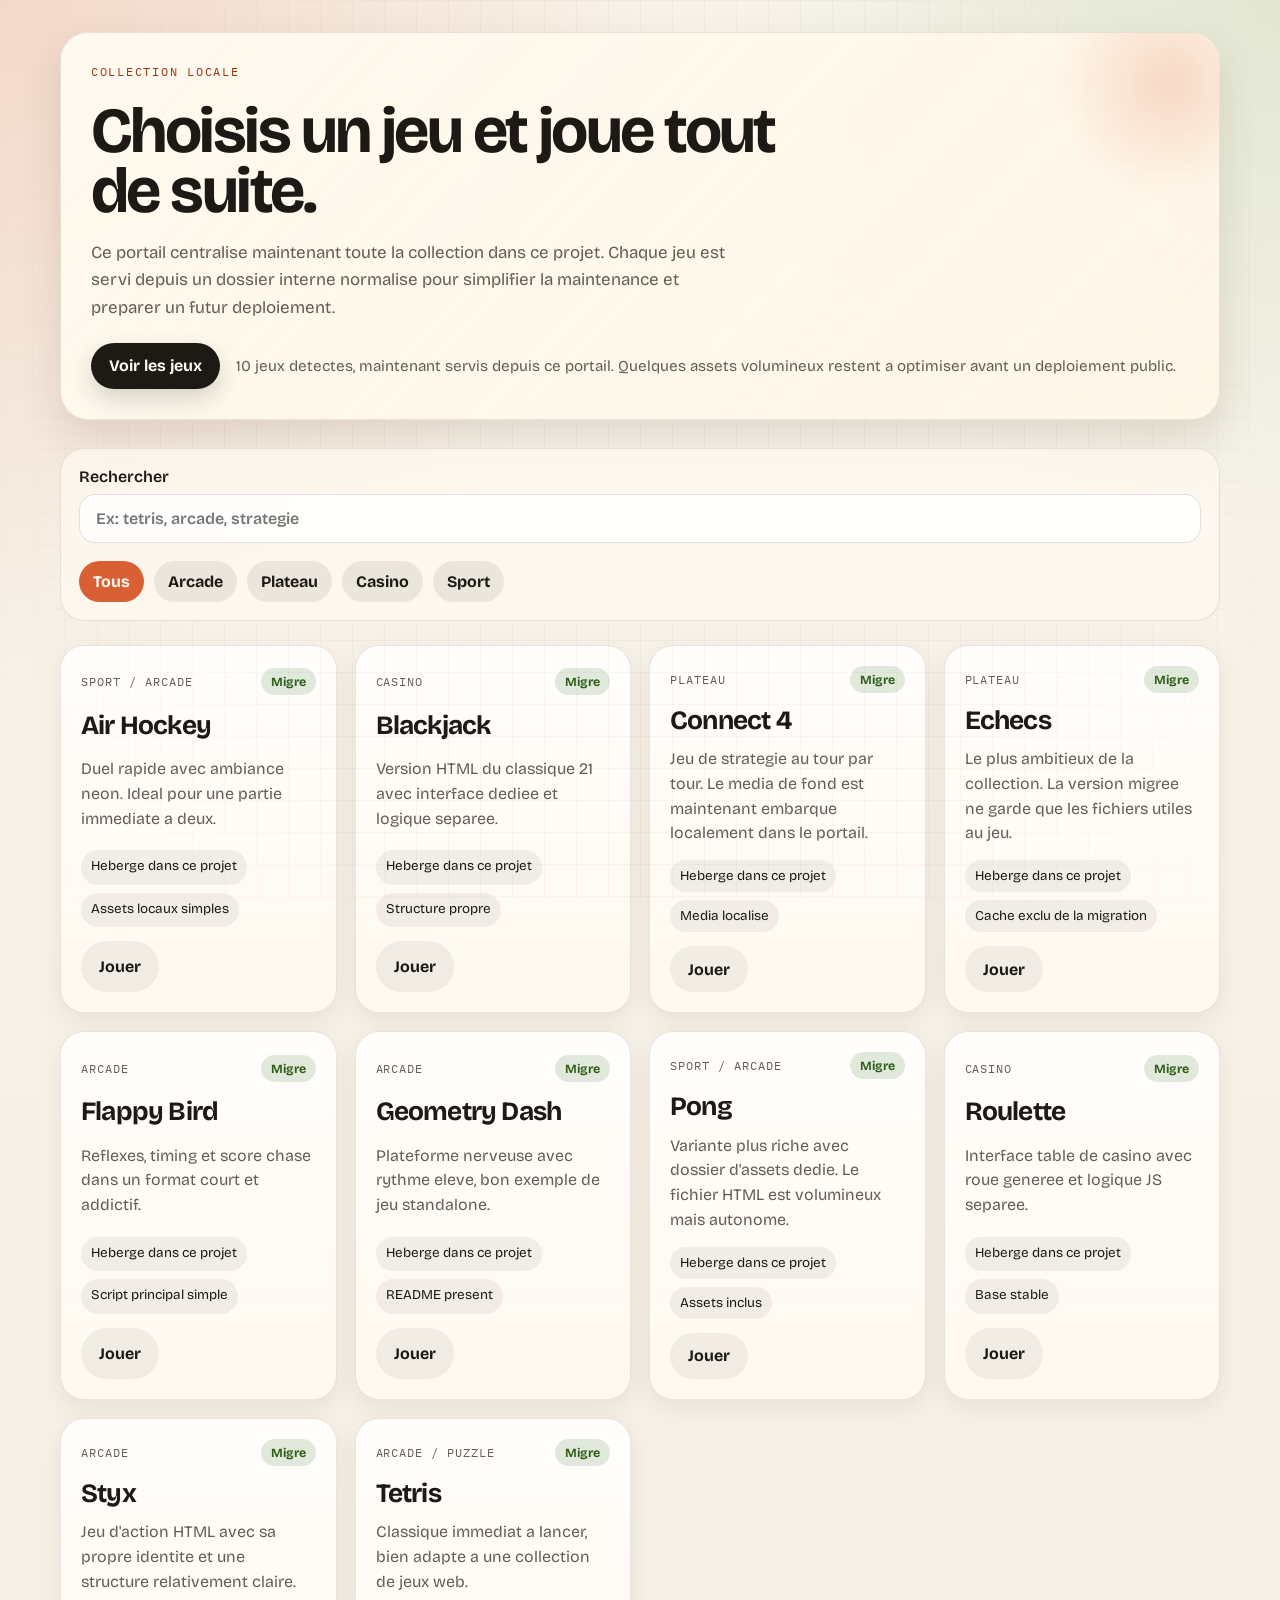
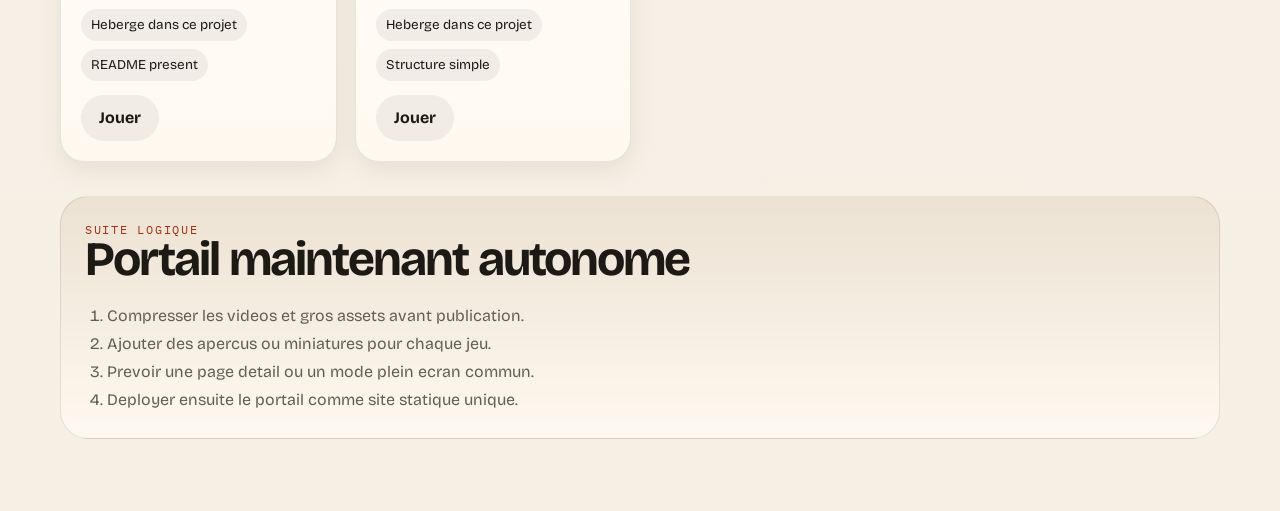
==== index.html @ c13ef100 "Initial portal and game migration" ====
<!DOCTYPE html>
<html lang="fr">
  <head>
    <meta charset="UTF-8" />
    <meta name="viewport" content="width=device-width, initial-scale=1.0" />
    <title>Portail de jeu</title>
    <meta
      name="description"
      content="Un portail pour parcourir et lancer les jeux HTML du projet."
    />
    <link rel="preconnect" href="https://fonts.googleapis.com" />
    <link rel="preconnect" href="https://fonts.gstatic.com" crossorigin />
    <link
      href="https://fonts.googleapis.com/css2?family=Bricolage+Grotesque:wght@400;500;700;800&family=IBM+Plex+Mono:wght@400;500&display=swap"
      rel="stylesheet"
    />
    <link rel="stylesheet" href="styles.css" />
    <script src="script.js" defer></script>
  </head>
  <body>
    <div class="page-shell">
      <header class="hero">
        <p class="eyebrow">Collection locale</p>
        <div class="hero-copy">
          <h1>Choisis un jeu et joue tout de suite.</h1>
          <p class="hero-text">
            Ce portail centralise maintenant toute la collection dans ce
            projet. Chaque jeu est servi depuis un dossier interne normalise
            pour simplifier la maintenance et preparer un futur deploiement.
          </p>
        </div>
        <div class="hero-actions">
          <a class="primary-action" href="#games">Voir les jeux</a>
          <p class="hero-note">
            10 jeux detectes, maintenant servis depuis ce portail. Quelques
            assets volumineux restent a optimiser avant un deploiement public.
          </p>
        </div>
      </header>

      <main>
        <section class="toolbar" aria-label="Filtres">
          <label class="search">
            <span>Rechercher</span>
            <input
              id="searchInput"
              type="search"
              placeholder="Ex: tetris, arcade, strategie"
            />
          </label>
          <div class="filter-group" role="group" aria-label="Categories">
            <button class="chip is-active" data-filter="all" type="button">
              Tous
            </button>
            <button class="chip" data-filter="arcade" type="button">
              Arcade
            </button>
            <button class="chip" data-filter="plateau" type="button">
              Plateau
            </button>
            <button class="chip" data-filter="casino" type="button">
              Casino
            </button>
            <button class="chip" data-filter="sport" type="button">
              Sport
            </button>
          </div>
        </section>

        <section id="games" class="games-grid" aria-live="polite">
          <article
            class="game-card"
            data-category="sport arcade"
            data-search="air hockey sport arcade duel palets"
          >
            <div class="card-top">
              <p class="game-kicker">Sport / Arcade</p>
              <span class="status-pill migrated">Migre</span>
            </div>
            <h2>Air Hockey</h2>
            <p>
              Duel rapide avec ambiance neon. Ideal pour une partie immediate a
              deux.
            </p>
            <ul class="meta-list">
              <li>Heberge dans ce projet</li>
              <li>Assets locaux simples</li>
            </ul>
            <a class="play-link" href="./games/air-hockey/index.html">Jouer</a>
          </article>

          <article
            class="game-card"
            data-category="casino"
            data-search="blackjack casino cartes 21"
          >
            <div class="card-top">
              <p class="game-kicker">Casino</p>
              <span class="status-pill migrated">Migre</span>
            </div>
            <h2>Blackjack</h2>
            <p>
              Version HTML du classique 21 avec interface dediee et logique
              separee.
            </p>
            <ul class="meta-list">
              <li>Heberge dans ce projet</li>
              <li>Structure propre</li>
            </ul>
            <a class="play-link" href="./games/blackjack/index.html">Jouer</a>
          </article>

          <article
            class="game-card"
            data-category="plateau"
            data-search="connect 4 puissance 4 plateau strategie"
          >
            <div class="card-top">
              <p class="game-kicker">Plateau</p>
              <span class="status-pill migrated">Migre</span>
            </div>
            <h2>Connect 4</h2>
            <p>
              Jeu de strategie au tour par tour. Le media de fond est maintenant
              embarque localement dans le portail.
            </p>
            <ul class="meta-list">
              <li>Heberge dans ce projet</li>
              <li>Media localise</li>
            </ul>
            <a class="play-link" href="./games/connect-4/index.html">Jouer</a>
          </article>

          <article
            class="game-card"
            data-category="plateau"
            data-search="echecs chess strategie plateau"
          >
            <div class="card-top">
              <p class="game-kicker">Plateau</p>
              <span class="status-pill migrated">Migre</span>
            </div>
            <h2>Echecs</h2>
            <p>
              Le plus ambitieux de la collection. La version migree ne garde
              que les fichiers utiles au jeu.
            </p>
            <ul class="meta-list">
              <li>Heberge dans ce projet</li>
              <li>Cache exclu de la migration</li>
            </ul>
            <a class="play-link" href="./games/echecs/index.html">Jouer</a>
          </article>

          <article
            class="game-card"
            data-category="arcade"
            data-search="flappy bird arcade reflexe score"
          >
            <div class="card-top">
              <p class="game-kicker">Arcade</p>
              <span class="status-pill migrated">Migre</span>
            </div>
            <h2>Flappy Bird</h2>
            <p>
              Reflexes, timing et score chase dans un format court et addictif.
            </p>
            <ul class="meta-list">
              <li>Heberge dans ce projet</li>
              <li>Script principal simple</li>
            </ul>
            <a class="play-link" href="./games/flappy-bird/index.html">Jouer</a>
          </article>

          <article
            class="game-card"
            data-category="arcade"
            data-search="geometry dash arcade plateforme rythme"
          >
            <div class="card-top">
              <p class="game-kicker">Arcade</p>
              <span class="status-pill migrated">Migre</span>
            </div>
            <h2>Geometry Dash</h2>
            <p>
              Plateforme nerveuse avec rythme eleve, bon exemple de jeu
              standalone.
            </p>
            <ul class="meta-list">
              <li>Heberge dans ce projet</li>
              <li>README present</li>
            </ul>
            <a class="play-link" href="./games/geometry-dash/index.html">Jouer</a>
          </article>

          <article
            class="game-card"
            data-category="sport arcade"
            data-search="pong arcade sport classique"
          >
            <div class="card-top">
              <p class="game-kicker">Sport / Arcade</p>
              <span class="status-pill migrated">Migre</span>
            </div>
            <h2>Pong</h2>
            <p>
              Variante plus riche avec dossier d'assets dedie. Le fichier HTML
              est volumineux mais autonome.
            </p>
            <ul class="meta-list">
              <li>Heberge dans ce projet</li>
              <li>Assets inclus</li>
            </ul>
            <a class="play-link" href="./games/pong/index.html">Jouer</a>
          </article>

          <article
            class="game-card"
            data-category="casino"
            data-search="roulette casino hasard table"
          >
            <div class="card-top">
              <p class="game-kicker">Casino</p>
              <span class="status-pill migrated">Migre</span>
            </div>
            <h2>Roulette</h2>
            <p>
              Interface table de casino avec roue generee et logique JS
              separee.
            </p>
            <ul class="meta-list">
              <li>Heberge dans ce projet</li>
              <li>Base stable</li>
            </ul>
            <a class="play-link" href="./games/roulette/index.html">Jouer</a>
          </article>

          <article
            class="game-card"
            data-category="arcade"
            data-search="styx arcade action"
          >
            <div class="card-top">
              <p class="game-kicker">Arcade</p>
              <span class="status-pill migrated">Migre</span>
            </div>
            <h2>Styx</h2>
            <p>
              Jeu d'action HTML avec sa propre identite et une structure
              relativement claire.
            </p>
            <ul class="meta-list">
              <li>Heberge dans ce projet</li>
              <li>README present</li>
            </ul>
            <a class="play-link" href="./games/styx/index.html">Jouer</a>
          </article>

          <article
            class="game-card"
            data-category="arcade"
            data-search="tetris arcade puzzle reflexion"
          >
            <div class="card-top">
              <p class="game-kicker">Arcade / Puzzle</p>
              <span class="status-pill migrated">Migre</span>
            </div>
            <h2>Tetris</h2>
            <p>
              Classique immediat a lancer, bien adapte a une collection de jeux
              web.
            </p>
            <ul class="meta-list">
              <li>Heberge dans ce projet</li>
              <li>Structure simple</li>
            </ul>
            <a class="play-link" href="./games/tetris/index.html">Jouer</a>
          </article>
        </section>

        <section class="roadmap">
          <div>
            <p class="eyebrow">Suite logique</p>
            <h2>Portail maintenant autonome</h2>
          </div>
          <ol>
            <li>Compresser les videos et gros assets avant publication.</li>
            <li>Ajouter des apercus ou miniatures pour chaque jeu.</li>
            <li>Prevoir une page detail ou un mode plein ecran commun.</li>
            <li>Deployer ensuite le portail comme site statique unique.</li>
          </ol>
        </section>
      </main>
    </div>
  </body>
</html>
---- styles.css ----
:root {
  color-scheme: light;
  --bg: #f5efe4;
  --bg-strong: #eadfcf;
  --surface: rgba(255, 250, 241, 0.78);
  --surface-strong: #fff9ef;
  --ink: #1d1a16;
  --muted: #655d55;
  --line: rgba(29, 26, 22, 0.1);
  --accent: #d95f34;
  --accent-deep: #9f3210;
  --lime: #7fb069;
  --shadow: 0 18px 40px rgba(73, 44, 24, 0.13);
}

* {
  box-sizing: border-box;
}

html {
  scroll-behavior: smooth;
}

body {
  margin: 0;
  min-height: 100vh;
  font-family: "Bricolage Grotesque", sans-serif;
  color: var(--ink);
  background:
    radial-gradient(circle at top left, rgba(217, 95, 52, 0.18), transparent 28%),
    radial-gradient(circle at top right, rgba(127, 176, 105, 0.18), transparent 22%),
    linear-gradient(180deg, #f8f3ea 0%, var(--bg) 100%);
}

body::before {
  content: "";
  position: fixed;
  inset: 0;
  pointer-events: none;
  background-image:
    linear-gradient(rgba(29, 26, 22, 0.03) 1px, transparent 1px),
    linear-gradient(90deg, rgba(29, 26, 22, 0.03) 1px, transparent 1px);
  background-size: 32px 32px;
  mask-image: radial-gradient(circle at center, black 55%, transparent 95%);
}

.page-shell {
  width: min(1160px, calc(100% - 32px));
  margin: 0 auto;
  padding: 32px 0 72px;
}

.hero {
  display: grid;
  gap: 22px;
  padding: 30px;
  border: 1px solid var(--line);
  border-radius: 28px;
  background:
    linear-gradient(135deg, rgba(255, 249, 239, 0.94), rgba(255, 245, 229, 0.76)),
    var(--surface);
  box-shadow: var(--shadow);
  overflow: hidden;
  position: relative;
}

.hero::after {
  content: "";
  position: absolute;
  width: 240px;
  height: 240px;
  right: -70px;
  top: -70px;
  border-radius: 50%;
  background: radial-gradient(circle, rgba(217, 95, 52, 0.2), transparent 68%);
}

.eyebrow {
  margin: 0;
  font-family: "IBM Plex Mono", monospace;
  font-size: 0.78rem;
  text-transform: uppercase;
  letter-spacing: 0.14em;
  color: var(--accent-deep);
}

.hero-copy {
  max-width: 740px;
}

.hero h1,
.roadmap h2 {
  margin: 0;
  font-size: clamp(2.4rem, 5vw, 4.8rem);
  line-height: 0.94;
  letter-spacing: -0.04em;
}

.hero-text {
  margin: 18px 0 0;
  max-width: 60ch;
  font-size: 1.06rem;
  line-height: 1.6;
  color: var(--muted);
}

.hero-actions {
  display: flex;
  flex-wrap: wrap;
  gap: 16px;
  align-items: center;
}

.primary-action,
.play-link {
  display: inline-flex;
  align-items: center;
  justify-content: center;
  width: fit-content;
  min-height: 46px;
  padding: 0 18px;
  border-radius: 999px;
  text-decoration: none;
  font-weight: 700;
  transition:
    transform 180ms ease,
    box-shadow 180ms ease,
    background-color 180ms ease;
}

.primary-action {
  background: var(--ink);
  color: #fff8f0;
  box-shadow: 0 10px 24px rgba(29, 26, 22, 0.18);
}

.primary-action:hover,
.play-link:hover,
.chip:hover {
  transform: translateY(-2px);
}

.hero-note {
  margin: 0;
  color: var(--muted);
  font-size: 0.95rem;
}

.toolbar {
  display: grid;
  gap: 18px;
  margin: 28px 0 24px;
  padding: 18px;
  border-radius: 24px;
  border: 1px solid var(--line);
  background: rgba(255, 250, 241, 0.72);
  backdrop-filter: blur(10px);
}

.search {
  display: grid;
  gap: 8px;
  font-weight: 600;
}

.search input {
  width: 100%;
  border: 1px solid rgba(29, 26, 22, 0.12);
  border-radius: 16px;
  padding: 14px 16px;
  font: inherit;
  background: rgba(255, 255, 255, 0.82);
}

.search input:focus {
  outline: 2px solid rgba(217, 95, 52, 0.28);
  border-color: rgba(217, 95, 52, 0.5);
}

.filter-group {
  display: flex;
  flex-wrap: wrap;
  gap: 10px;
}

.chip {
  border: 0;
  border-radius: 999px;
  background: rgba(29, 26, 22, 0.08);
  color: var(--ink);
  padding: 11px 14px;
  font: inherit;
  font-weight: 700;
  cursor: pointer;
  transition:
    transform 180ms ease,
    background-color 180ms ease,
    color 180ms ease;
}

.chip.is-active {
  background: var(--accent);
  color: #fff8f0;
}

.games-grid {
  display: grid;
  grid-template-columns: repeat(auto-fit, minmax(240px, 1fr));
  gap: 18px;
}

.game-card {
  display: grid;
  gap: 14px;
  padding: 20px;
  border-radius: 24px;
  border: 1px solid var(--line);
  background:
    linear-gradient(180deg, rgba(255, 255, 255, 0.78), rgba(255, 249, 239, 0.96)),
    var(--surface-strong);
  box-shadow: 0 8px 24px rgba(73, 44, 24, 0.08);
  transition:
    transform 220ms ease,
    box-shadow 220ms ease,
    opacity 180ms ease;
}

.game-card:hover {
  transform: translateY(-4px) rotate(-0.3deg);
  box-shadow: 0 18px 34px rgba(73, 44, 24, 0.14);
}

.game-card.is-hidden {
  display: none;
}

.card-top {
  display: flex;
  justify-content: space-between;
  gap: 10px;
  align-items: center;
}

.game-kicker {
  margin: 0;
  font-family: "IBM Plex Mono", monospace;
  font-size: 0.78rem;
  text-transform: uppercase;
  letter-spacing: 0.08em;
  color: var(--muted);
}

.status-pill {
  display: inline-flex;
  align-items: center;
  padding: 6px 10px;
  border-radius: 999px;
  background: rgba(127, 176, 105, 0.18);
  color: #2d5f18;
  font-size: 0.78rem;
  font-weight: 700;
}

.status-pill.migrated {
  background: rgba(68, 122, 55, 0.16);
  color: #2d5f18;
}

.status-pill.warning {
  background: rgba(217, 95, 52, 0.15);
  color: var(--accent-deep);
}

.game-card h2 {
  margin: 0;
  font-size: 1.65rem;
  line-height: 1;
  letter-spacing: -0.03em;
}

.game-card p {
  margin: 0;
  color: var(--muted);
  line-height: 1.55;
}

.meta-list {
  display: flex;
  flex-wrap: wrap;
  gap: 8px;
  padding: 0;
  margin: 0;
  list-style: none;
}

.meta-list li {
  padding: 8px 10px;
  border-radius: 999px;
  background: rgba(29, 26, 22, 0.06);
  font-size: 0.84rem;
}

.play-link {
  background: rgba(29, 26, 22, 0.06);
  color: var(--ink);
}

.roadmap {
  display: grid;
  gap: 20px;
  margin-top: 34px;
  padding: 24px;
  border-radius: 28px;
  background: linear-gradient(180deg, rgba(234, 223, 207, 0.85), rgba(255, 250, 241, 0.9));
  border: 1px solid var(--line);
}

.roadmap h2 {
  font-size: clamp(1.9rem, 4vw, 3rem);
}

.roadmap ol {
  margin: 0;
  padding-left: 22px;
  color: var(--muted);
  line-height: 1.75;
}

@media (max-width: 720px) {
  .page-shell {
    width: min(100% - 20px, 1160px);
    padding-top: 20px;
  }

  .hero,
  .toolbar,
  .game-card,
  .roadmap {
    border-radius: 22px;
  }

  .hero {
    padding: 22px;
  }

  .hero h1 {
    font-size: clamp(2.1rem, 12vw, 3.6rem);
  }

  .card-top {
    align-items: flex-start;
    flex-direction: column;
  }
}
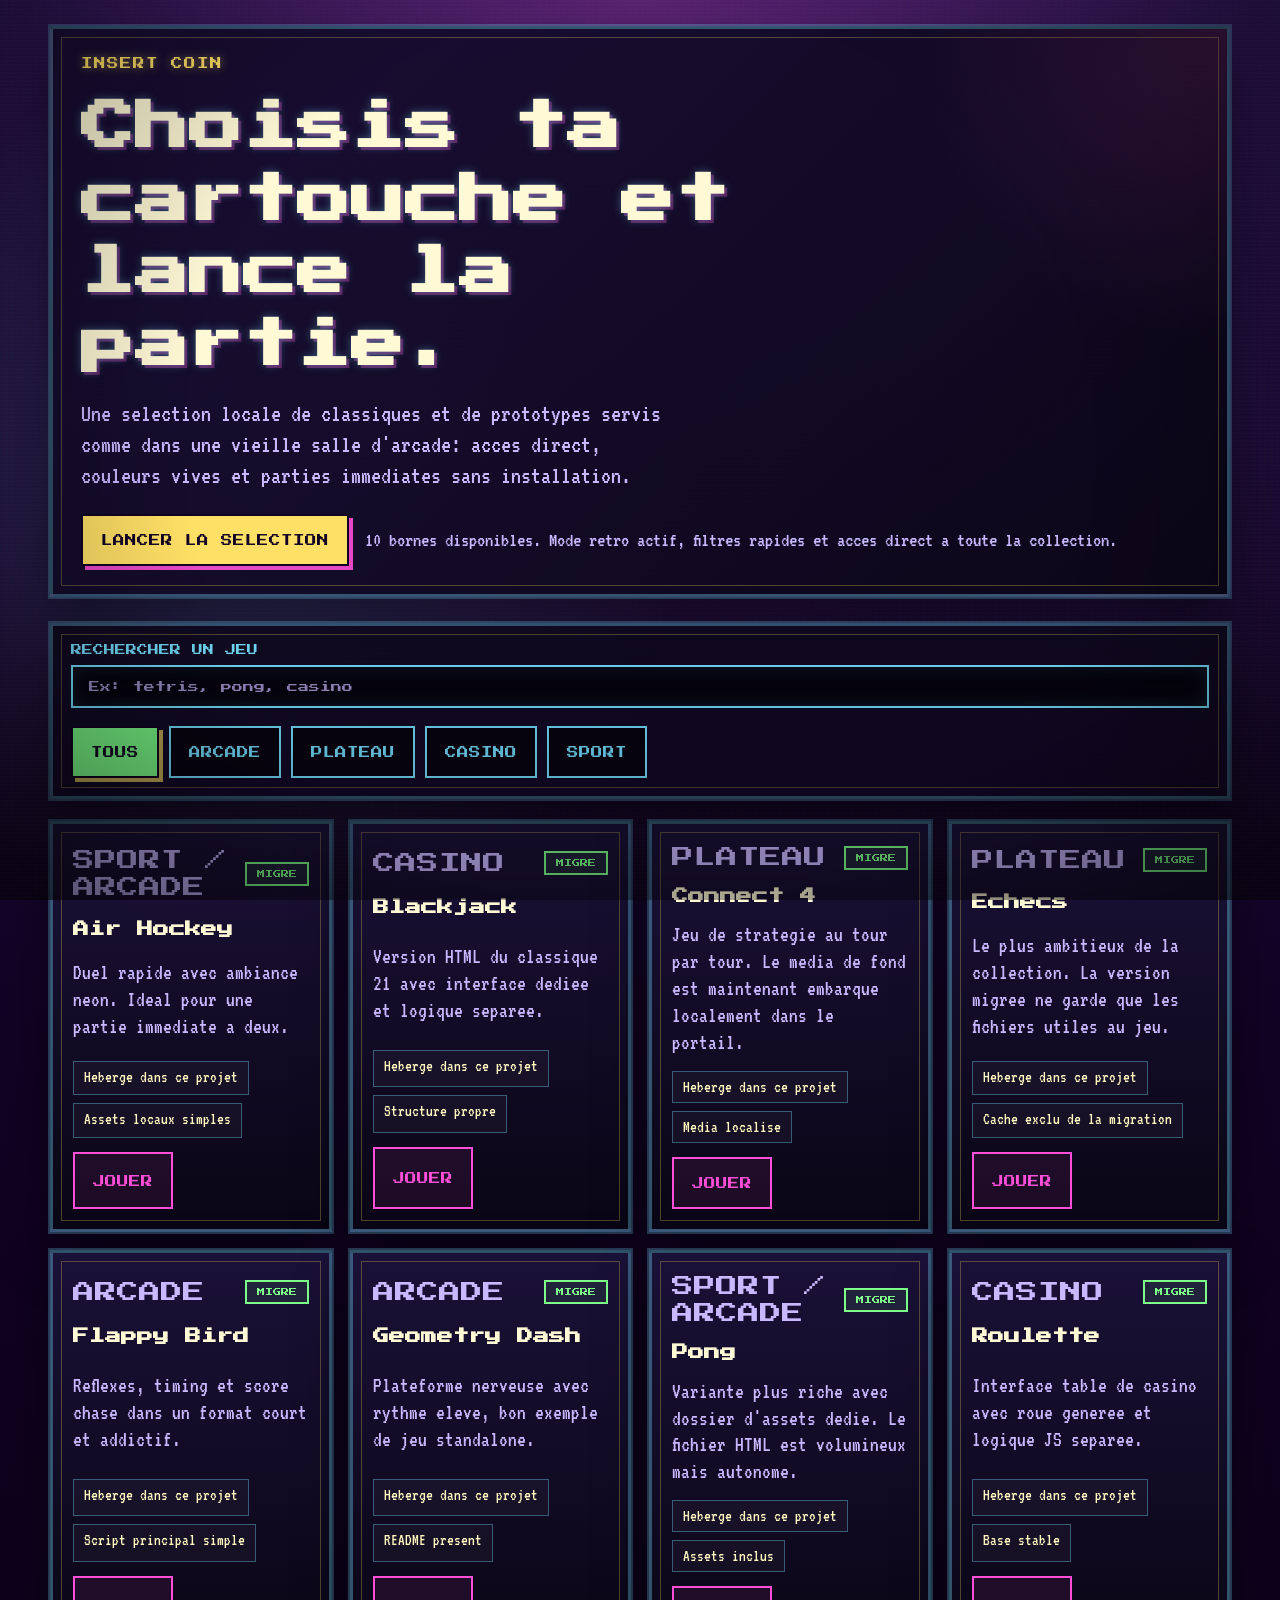
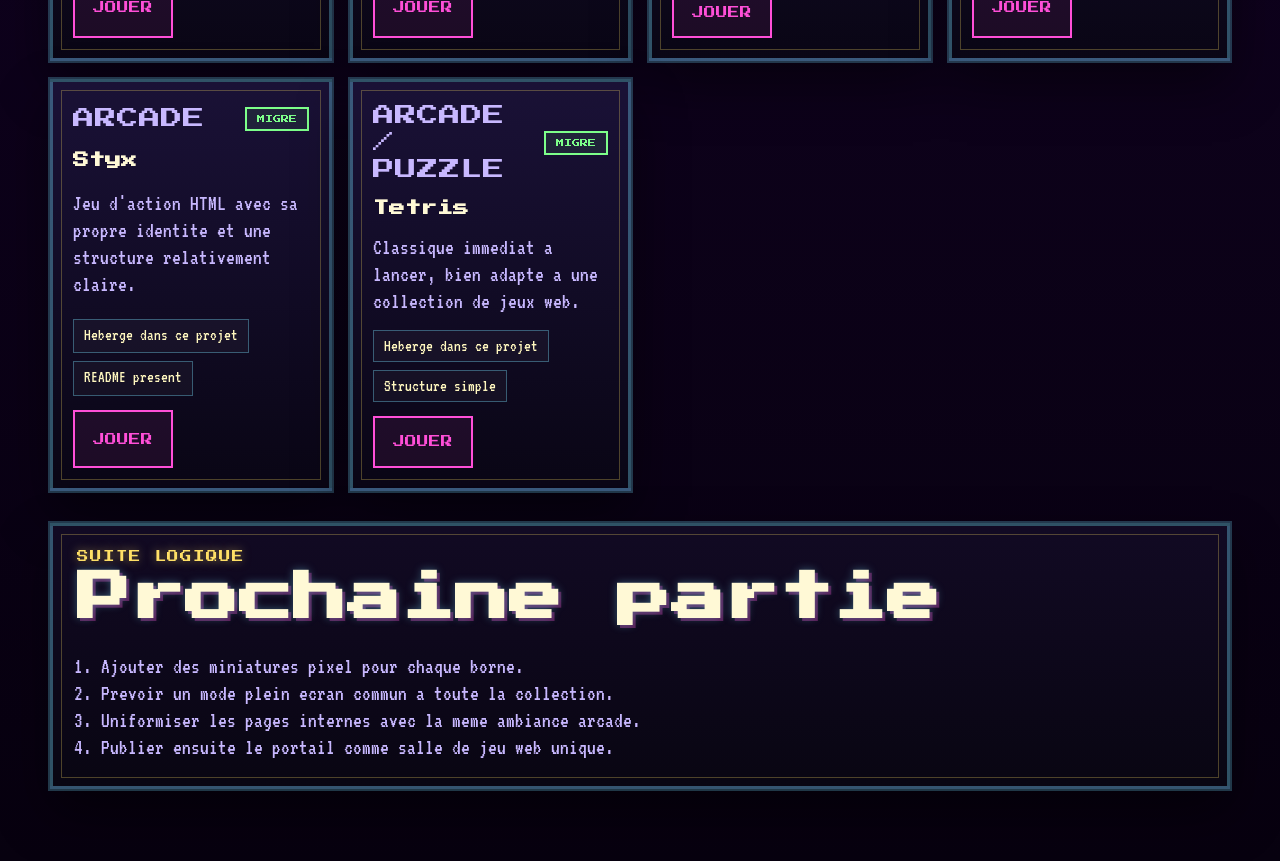
==== commit 84937feb: "Refonte du portail en theme retro arcade" ====
--- a/index.html
+++ b/index.html
@@ -3,15 +3,15 @@
   <head>
     <meta charset="UTF-8" />
     <meta name="viewport" content="width=device-width, initial-scale=1.0" />
-    <title>Portail de jeu</title>
+    <title>Portail Retro Arcade</title>
     <meta
       name="description"
-      content="Un portail pour parcourir et lancer les jeux HTML du projet."
+      content="Une borne retro pour parcourir et lancer les jeux HTML du projet."
     />
     <link rel="preconnect" href="https://fonts.googleapis.com" />
     <link rel="preconnect" href="https://fonts.gstatic.com" crossorigin />
     <link
-      href="https://fonts.googleapis.com/css2?family=Bricolage+Grotesque:wght@400;500;700;800&family=IBM+Plex+Mono:wght@400;500&display=swap"
+      href="https://fonts.googleapis.com/css2?family=Press+Start+2P&family=VT323&display=swap"
       rel="stylesheet"
     />
     <link rel="stylesheet" href="styles.css" />
@@ -20,20 +20,20 @@
   <body>
     <div class="page-shell">
       <header class="hero">
-        <p class="eyebrow">Collection locale</p>
+        <p class="eyebrow">Insert Coin</p>
         <div class="hero-copy">
-          <h1>Choisis un jeu et joue tout de suite.</h1>
+          <h1>Choisis ta cartouche et lance la partie.</h1>
           <p class="hero-text">
-            Ce portail centralise maintenant toute la collection dans ce
-            projet. Chaque jeu est servi depuis un dossier interne normalise
-            pour simplifier la maintenance et preparer un futur deploiement.
+            Une selection locale de classiques et de prototypes servis comme
+            dans une vieille salle d'arcade: acces direct, couleurs vives et
+            parties immediates sans installation.
           </p>
         </div>
         <div class="hero-actions">
-          <a class="primary-action" href="#games">Voir les jeux</a>
+          <a class="primary-action" href="#games">Lancer la selection</a>
           <p class="hero-note">
-            10 jeux detectes, maintenant servis depuis ce portail. Quelques
-            assets volumineux restent a optimiser avant un deploiement public.
+            10 bornes disponibles. Mode retro actif, filtres rapides et acces
+            direct a toute la collection.
           </p>
         </div>
       </header>
@@ -41,11 +41,11 @@
       <main>
         <section class="toolbar" aria-label="Filtres">
           <label class="search">
-            <span>Rechercher</span>
+            <span>Rechercher un jeu</span>
             <input
               id="searchInput"
               type="search"
-              placeholder="Ex: tetris, arcade, strategie"
+              placeholder="Ex: tetris, pong, casino"
             />
           </label>
           <div class="filter-group" role="group" aria-label="Categories">
@@ -281,13 +281,13 @@
         <section class="roadmap">
           <div>
             <p class="eyebrow">Suite logique</p>
-            <h2>Portail maintenant autonome</h2>
+            <h2>Prochaine partie</h2>
           </div>
           <ol>
-            <li>Compresser les videos et gros assets avant publication.</li>
-            <li>Ajouter des apercus ou miniatures pour chaque jeu.</li>
-            <li>Prevoir une page detail ou un mode plein ecran commun.</li>
-            <li>Deployer ensuite le portail comme site statique unique.</li>
+            <li>Ajouter des miniatures pixel pour chaque borne.</li>
+            <li>Prevoir un mode plein ecran commun a toute la collection.</li>
+            <li>Uniformiser les pages internes avec la meme ambiance arcade.</li>
+            <li>Publier ensuite le portail comme salle de jeu web unique.</li>
           </ol>
         </section>
       </main>
--- a/styles.css
+++ b/styles.css
@@ -1,16 +1,18 @@
 :root {
-  color-scheme: light;
-  --bg: #f5efe4;
-  --bg-strong: #eadfcf;
-  --surface: rgba(255, 250, 241, 0.78);
-  --surface-strong: #fff9ef;
-  --ink: #1d1a16;
-  --muted: #655d55;
-  --line: rgba(29, 26, 22, 0.1);
-  --accent: #d95f34;
-  --accent-deep: #9f3210;
-  --lime: #7fb069;
-  --shadow: 0 18px 40px rgba(73, 44, 24, 0.13);
+  color-scheme: dark;
+  --bg: #120224;
+  --bg-top: #26114f;
+  --surface: rgba(15, 10, 31, 0.86);
+  --surface-strong: rgba(25, 18, 52, 0.96);
+  --panel: rgba(18, 8, 39, 0.9);
+  --ink: #fff7bf;
+  --muted: #c8b8ff;
+  --line: rgba(117, 224, 255, 0.35);
+  --cyan: #75e0ff;
+  --pink: #ff4fd8;
+  --yellow: #ffe066;
+  --green: #7dff8a;
+  --shadow: 0 0 0 2px rgba(117, 224, 255, 0.25), 0 24px 50px rgba(0, 0, 0, 0.45);
 }
 
 * {
@@ -24,84 +26,113 @@
 body {
   margin: 0;
   min-height: 100vh;
-  font-family: "Bricolage Grotesque", sans-serif;
+  font-family: "VT323", monospace;
+  font-size: 1.45rem;
   color: var(--ink);
   background:
-    radial-gradient(circle at top left, rgba(217, 95, 52, 0.18), transparent 28%),
-    radial-gradient(circle at top right, rgba(127, 176, 105, 0.18), transparent 22%),
-    linear-gradient(180deg, #f8f3ea 0%, var(--bg) 100%);
-}
-
-body::before {
+    radial-gradient(circle at top, rgba(255, 79, 216, 0.22), transparent 26%),
+    radial-gradient(circle at 20% 20%, rgba(117, 224, 255, 0.16), transparent 20%),
+    linear-gradient(180deg, var(--bg-top) 0%, var(--bg) 42%, #07010f 100%);
+}
+
+body::before,
+body::after {
   content: "";
   position: fixed;
   inset: 0;
   pointer-events: none;
-  background-image:
-    linear-gradient(rgba(29, 26, 22, 0.03) 1px, transparent 1px),
-    linear-gradient(90deg, rgba(29, 26, 22, 0.03) 1px, transparent 1px);
-  background-size: 32px 32px;
-  mask-image: radial-gradient(circle at center, black 55%, transparent 95%);
+}
+
+body::before {
+  background:
+    linear-gradient(rgba(255, 255, 255, 0.05) 50%, transparent 50%),
+    linear-gradient(90deg, rgba(117, 224, 255, 0.08), rgba(255, 79, 216, 0.08), rgba(255, 224, 102, 0.08));
+  background-size: 100% 4px, 6px 100%;
+  mix-blend-mode: screen;
+  opacity: 0.28;
+}
+
+body::after {
+  background:
+    linear-gradient(rgba(0, 0, 0, 0) 65%, rgba(0, 0, 0, 0.34) 100%),
+    radial-gradient(circle at center, transparent 58%, rgba(0, 0, 0, 0.36) 100%);
 }
 
 .page-shell {
-  width: min(1160px, calc(100% - 32px));
+  width: min(1180px, calc(100% - 28px));
   margin: 0 auto;
-  padding: 32px 0 72px;
-}
-
-.hero {
-  display: grid;
-  gap: 22px;
-  padding: 30px;
-  border: 1px solid var(--line);
-  border-radius: 28px;
-  background:
-    linear-gradient(135deg, rgba(255, 249, 239, 0.94), rgba(255, 245, 229, 0.76)),
-    var(--surface);
+  padding: 26px 0 72px;
+}
+
+.hero,
+.toolbar,
+.game-card,
+.roadmap {
+  position: relative;
+  border: 3px solid var(--line);
+  background: var(--surface);
   box-shadow: var(--shadow);
   overflow: hidden;
-  position: relative;
-}
-
-.hero::after {
+}
+
+.hero::before,
+.toolbar::before,
+.game-card::before,
+.roadmap::before {
   content: "";
   position: absolute;
-  width: 240px;
-  height: 240px;
-  right: -70px;
-  top: -70px;
-  border-radius: 50%;
-  background: radial-gradient(circle, rgba(217, 95, 52, 0.2), transparent 68%);
+  inset: 8px;
+  border: 1px solid rgba(255, 224, 102, 0.28);
+  pointer-events: none;
+}
+
+.hero {
+  display: grid;
+  gap: 22px;
+  padding: 28px;
+  background:
+    radial-gradient(circle at top right, rgba(255, 79, 216, 0.16), transparent 24%),
+    linear-gradient(135deg, rgba(24, 14, 51, 0.94), rgba(11, 7, 23, 0.96));
 }
 
 .eyebrow {
   margin: 0;
-  font-family: "IBM Plex Mono", monospace;
-  font-size: 0.78rem;
-  text-transform: uppercase;
-  letter-spacing: 0.14em;
-  color: var(--accent-deep);
+  color: var(--yellow);
+  font-family: "Press Start 2P", cursive;
+  font-size: 0.72rem;
+  letter-spacing: 0.08em;
+  text-transform: uppercase;
+  text-shadow: 0 0 10px rgba(255, 224, 102, 0.55);
 }
 
 .hero-copy {
-  max-width: 740px;
+  max-width: 760px;
 }
 
 .hero h1,
 .roadmap h2 {
   margin: 0;
-  font-size: clamp(2.4rem, 5vw, 4.8rem);
-  line-height: 0.94;
-  letter-spacing: -0.04em;
+  font-family: "Press Start 2P", cursive;
+  font-size: clamp(1.6rem, 4.2vw, 3.4rem);
+  line-height: 1.35;
+  color: #fff9d6;
+  text-shadow:
+    0 0 8px rgba(117, 224, 255, 0.35),
+    3px 3px 0 rgba(255, 79, 216, 0.3);
+}
+
+.hero-text,
+.hero-note,
+.game-card p,
+.roadmap ol {
+  color: var(--muted);
+  line-height: 1.25;
 }
 
 .hero-text {
   margin: 18px 0 0;
   max-width: 60ch;
-  font-size: 1.06rem;
-  line-height: 1.6;
-  color: var(--muted);
+  font-size: 1.55rem;
 }
 
 .hero-actions {
@@ -112,69 +143,79 @@
 }
 
 .primary-action,
-.play-link {
+.play-link,
+.chip {
   display: inline-flex;
   align-items: center;
   justify-content: center;
-  width: fit-content;
-  min-height: 46px;
+  min-height: 52px;
   padding: 0 18px;
-  border-radius: 999px;
+  border: 2px solid currentColor;
   text-decoration: none;
-  font-weight: 700;
+  font-family: "Press Start 2P", cursive;
+  font-size: 0.72rem;
+  line-height: 1.4;
+  text-transform: uppercase;
   transition:
-    transform 180ms ease,
-    box-shadow 180ms ease,
-    background-color 180ms ease;
+    transform 120ms steps(2),
+    box-shadow 120ms steps(2),
+    background-color 120ms steps(2);
 }
 
 .primary-action {
-  background: var(--ink);
-  color: #fff8f0;
-  box-shadow: 0 10px 24px rgba(29, 26, 22, 0.18);
+  color: #120224;
+  background: var(--yellow);
+  box-shadow: 4px 4px 0 rgba(255, 79, 216, 0.9);
 }
 
 .primary-action:hover,
 .play-link:hover,
 .chip:hover {
-  transform: translateY(-2px);
+  transform: translate(-2px, -2px);
+  box-shadow: 6px 6px 0 rgba(117, 224, 255, 0.75);
 }
 
 .hero-note {
   margin: 0;
-  color: var(--muted);
-  font-size: 0.95rem;
+  font-size: 1.3rem;
 }
 
 .toolbar {
   display: grid;
   gap: 18px;
-  margin: 28px 0 24px;
+  margin: 26px 0 22px;
   padding: 18px;
-  border-radius: 24px;
-  border: 1px solid var(--line);
-  background: rgba(255, 250, 241, 0.72);
-  backdrop-filter: blur(10px);
+  background:
+    linear-gradient(180deg, rgba(15, 10, 31, 0.94), rgba(19, 9, 40, 0.92));
 }
 
 .search {
   display: grid;
-  gap: 8px;
-  font-weight: 600;
+  gap: 10px;
+  color: var(--cyan);
+  font-family: "Press Start 2P", cursive;
+  font-size: 0.68rem;
+  text-transform: uppercase;
 }
 
 .search input {
   width: 100%;
-  border: 1px solid rgba(29, 26, 22, 0.12);
-  border-radius: 16px;
   padding: 14px 16px;
+  border: 2px solid var(--cyan);
+  border-radius: 0;
+  background: rgba(5, 3, 13, 0.88);
+  color: var(--ink);
   font: inherit;
-  background: rgba(255, 255, 255, 0.82);
+  box-shadow: inset 0 0 18px rgba(117, 224, 255, 0.12);
+}
+
+.search input::placeholder {
+  color: #9b8fc6;
 }
 
 .search input:focus {
-  outline: 2px solid rgba(217, 95, 52, 0.28);
-  border-color: rgba(217, 95, 52, 0.5);
+  outline: 2px solid var(--pink);
+  outline-offset: 2px;
 }
 
 .filter-group {
@@ -184,28 +225,20 @@
 }
 
 .chip {
-  border: 0;
-  border-radius: 999px;
-  background: rgba(29, 26, 22, 0.08);
-  color: var(--ink);
-  padding: 11px 14px;
-  font: inherit;
-  font-weight: 700;
+  color: var(--cyan);
+  background: rgba(7, 4, 17, 0.88);
   cursor: pointer;
-  transition:
-    transform 180ms ease,
-    background-color 180ms ease,
-    color 180ms ease;
 }
 
 .chip.is-active {
-  background: var(--accent);
-  color: #fff8f0;
+  color: #120224;
+  background: var(--green);
+  box-shadow: 4px 4px 0 rgba(255, 224, 102, 0.75);
 }
 
 .games-grid {
   display: grid;
-  grid-template-columns: repeat(auto-fit, minmax(240px, 1fr));
+  grid-template-columns: repeat(auto-fit, minmax(250px, 1fr));
   gap: 18px;
 }
 
@@ -213,21 +246,13 @@
   display: grid;
   gap: 14px;
   padding: 20px;
-  border-radius: 24px;
-  border: 1px solid var(--line);
-  background:
-    linear-gradient(180deg, rgba(255, 255, 255, 0.78), rgba(255, 249, 239, 0.96)),
-    var(--surface-strong);
-  box-shadow: 0 8px 24px rgba(73, 44, 24, 0.08);
-  transition:
-    transform 220ms ease,
-    box-shadow 220ms ease,
-    opacity 180ms ease;
+  background:
+    linear-gradient(180deg, rgba(27, 18, 56, 0.96), rgba(10, 6, 21, 0.94));
 }
 
 .game-card:hover {
-  transform: translateY(-4px) rotate(-0.3deg);
-  box-shadow: 0 18px 34px rgba(73, 44, 24, 0.14);
+  transform: translateY(-4px);
+  box-shadow: 0 0 0 2px rgba(255, 79, 216, 0.3), 0 22px 34px rgba(0, 0, 0, 0.55);
 }
 
 .game-card.is-hidden {
@@ -243,45 +268,44 @@
 
 .game-kicker {
   margin: 0;
-  font-family: "IBM Plex Mono", monospace;
-  font-size: 0.78rem;
-  text-transform: uppercase;
-  letter-spacing: 0.08em;
-  color: var(--muted);
+  color: var(--cyan);
+  font-family: "Press Start 2P", cursive;
+  font-size: 0.58rem;
+  line-height: 1.5;
+  text-transform: uppercase;
 }
 
 .status-pill {
   display: inline-flex;
   align-items: center;
   padding: 6px 10px;
-  border-radius: 999px;
-  background: rgba(127, 176, 105, 0.18);
-  color: #2d5f18;
-  font-size: 0.78rem;
-  font-weight: 700;
+  border: 2px solid currentColor;
+  font-family: "Press Start 2P", cursive;
+  font-size: 0.5rem;
+  text-transform: uppercase;
 }
 
 .status-pill.migrated {
-  background: rgba(68, 122, 55, 0.16);
-  color: #2d5f18;
+  color: var(--green);
+  background: rgba(125, 255, 138, 0.08);
 }
 
 .status-pill.warning {
-  background: rgba(217, 95, 52, 0.15);
-  color: var(--accent-deep);
+  color: var(--yellow);
+  background: rgba(255, 224, 102, 0.1);
 }
 
 .game-card h2 {
   margin: 0;
-  font-size: 1.65rem;
-  line-height: 1;
-  letter-spacing: -0.03em;
+  font-family: "Press Start 2P", cursive;
+  font-size: 1rem;
+  line-height: 1.45;
+  color: #fff9d6;
 }
 
 .game-card p {
   margin: 0;
-  color: var(--muted);
-  line-height: 1.55;
+  font-size: 1.35rem;
 }
 
 .meta-list {
@@ -294,61 +318,68 @@
 }
 
 .meta-list li {
-  padding: 8px 10px;
-  border-radius: 999px;
-  background: rgba(29, 26, 22, 0.06);
-  font-size: 0.84rem;
+  padding: 7px 10px;
+  border: 1px solid rgba(117, 224, 255, 0.36);
+  background: rgba(255, 255, 255, 0.03);
+  color: var(--ink);
+  font-size: 1.05rem;
 }
 
 .play-link {
-  background: rgba(29, 26, 22, 0.06);
-  color: var(--ink);
+  width: fit-content;
+  color: var(--pink);
+  background: rgba(255, 79, 216, 0.08);
 }
 
 .roadmap {
   display: grid;
   gap: 20px;
-  margin-top: 34px;
+  margin-top: 32px;
   padding: 24px;
-  border-radius: 28px;
-  background: linear-gradient(180deg, rgba(234, 223, 207, 0.85), rgba(255, 250, 241, 0.9));
-  border: 1px solid var(--line);
-}
-
-.roadmap h2 {
-  font-size: clamp(1.9rem, 4vw, 3rem);
+  background:
+    linear-gradient(180deg, rgba(18, 10, 36, 0.98), rgba(9, 6, 19, 0.96));
 }
 
 .roadmap ol {
   margin: 0;
-  padding-left: 22px;
-  color: var(--muted);
-  line-height: 1.75;
+  padding-left: 24px;
+  font-size: 1.35rem;
 }
 
 @media (max-width: 720px) {
   .page-shell {
-    width: min(100% - 20px, 1160px);
-    padding-top: 20px;
+    width: min(100% - 16px, 1180px);
+    padding-top: 16px;
   }
 
   .hero,
   .toolbar,
   .game-card,
   .roadmap {
-    border-radius: 22px;
-  }
-
-  .hero {
-    padding: 22px;
-  }
-
-  .hero h1 {
-    font-size: clamp(2.1rem, 12vw, 3.6rem);
+    padding-left: 16px;
+    padding-right: 16px;
+  }
+
+  .hero h1,
+  .roadmap h2 {
+    font-size: clamp(1.2rem, 8vw, 2rem);
+  }
+
+  .hero-text,
+  .hero-note,
+  .game-card p,
+  .roadmap ol {
+    font-size: 1.2rem;
   }
 
   .card-top {
     align-items: flex-start;
     flex-direction: column;
   }
-}
+
+  .primary-action,
+  .play-link,
+  .chip {
+    width: 100%;
+  }
+}
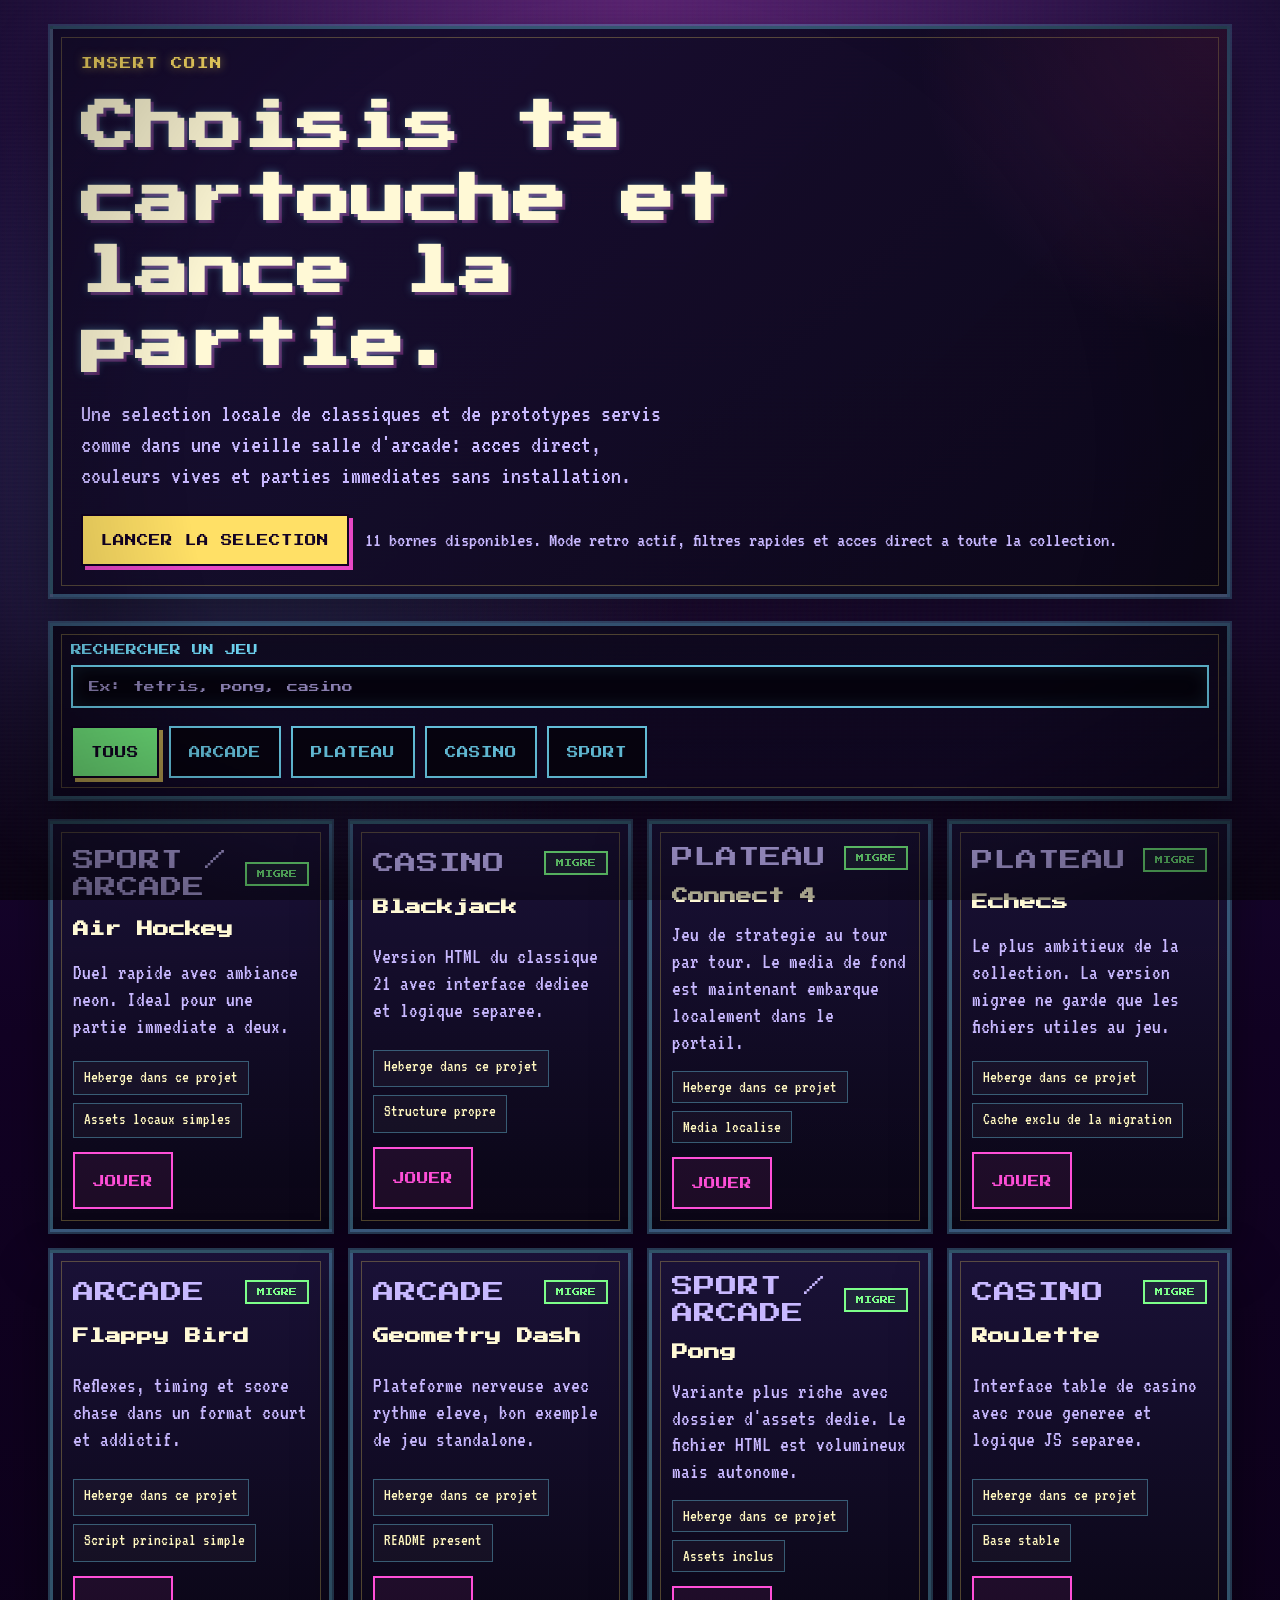
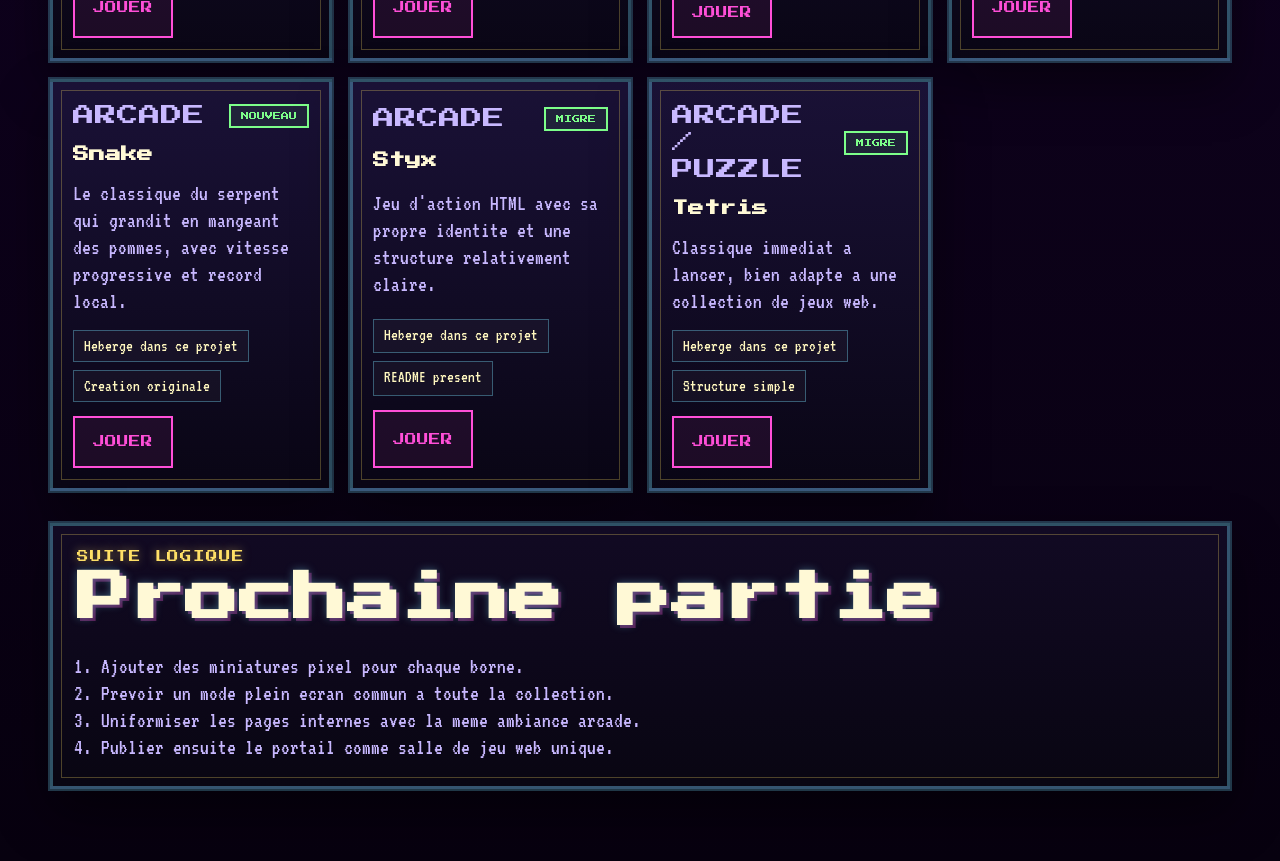
==== commit 0768b219: "Add snake game to portal" ====
--- a/index.html
+++ b/index.html
@@ -32,7 +32,7 @@
         <div class="hero-actions">
           <a class="primary-action" href="#games">Lancer la selection</a>
           <p class="hero-note">
-            10 bornes disponibles. Mode retro actif, filtres rapides et acces
+            11 bornes disponibles. Mode retro actif, filtres rapides et acces
             direct a toute la collection.
           </p>
         </div>
@@ -233,6 +233,27 @@
               <li>Base stable</li>
             </ul>
             <a class="play-link" href="./games/roulette/index.html">Jouer</a>
+          </article>
+
+          <article
+            class="game-card"
+            data-category="arcade"
+            data-search="snake serpent arcade pommes apple reflexe score"
+          >
+            <div class="card-top">
+              <p class="game-kicker">Arcade</p>
+              <span class="status-pill migrated">Nouveau</span>
+            </div>
+            <h2>Snake</h2>
+            <p>
+              Le classique du serpent qui grandit en mangeant des pommes, avec
+              vitesse progressive et record local.
+            </p>
+            <ul class="meta-list">
+              <li>Heberge dans ce projet</li>
+              <li>Creation originale</li>
+            </ul>
+            <a class="play-link" href="./games/snake/index.html">Jouer</a>
           </article>
 
           <article
